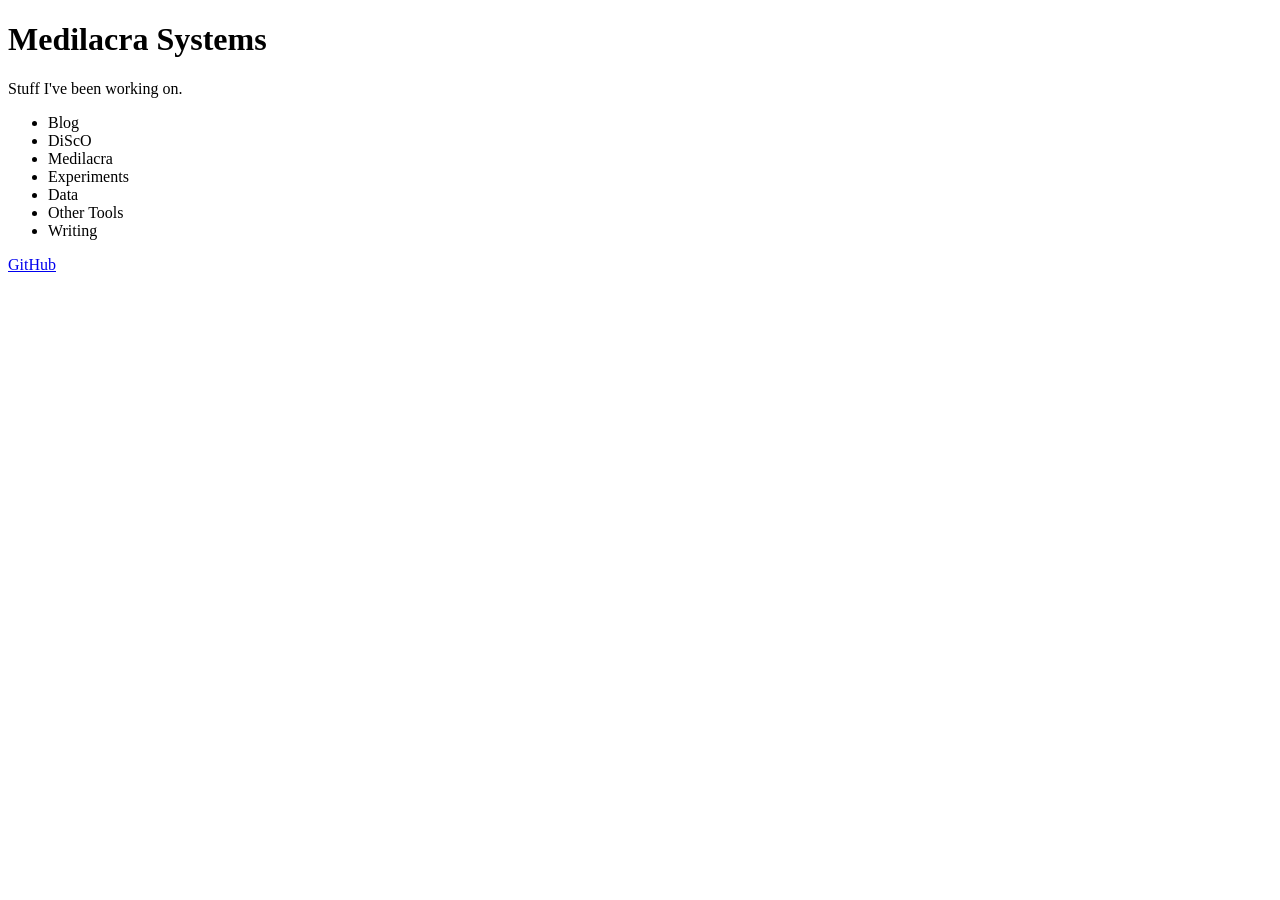
==== index.html @ 9cf4d1c2 "Initial website scaffolding" ====
<!DOCTYPE html>
<html lang="en">
<head>
    <meta charset="UTF-8">
    <meta name="viewport" content="width=device-width, initial-scale=1">
    <title>Medilacra Systems</title>
</head>
<body>
    <h1>Medilacra Systems</h1>
    <p>Stuff I've been working on.</p>
    <ul>
        <li>Blog</li>
        <li>DiScO</li>
        <li>Medilacra</li>
        <li>Experiments</li>
        <li>Data</li>
        <li>Other Tools</li>
        <li>Writing</li>
    </ul>
    <a href="https://github.com/natosit-dev">GitHub</a>
</body>
</html>
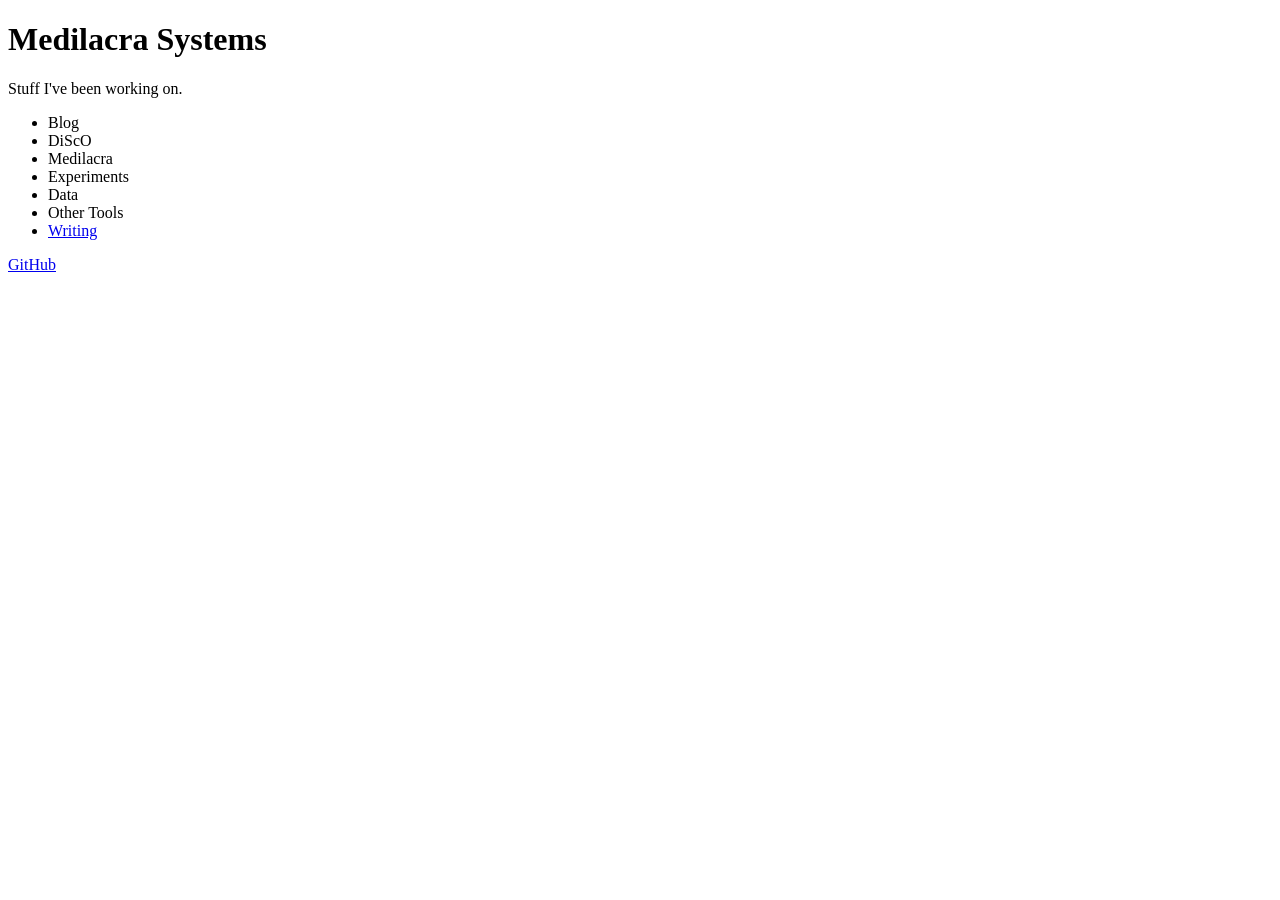
==== commit 6de4eb60: "Render first essay directly from GitHub" ====
--- a/index.html
+++ b/index.html
@@ -15,7 +15,7 @@
         <li>Experiments</li>
         <li>Data</li>
         <li>Other Tools</li>
-        <li>Writing</li>
+        <li><a href="writing/">Writing</a></li>
     </ul>
     <a href="https://github.com/natosit-dev">GitHub</a>
 </body>
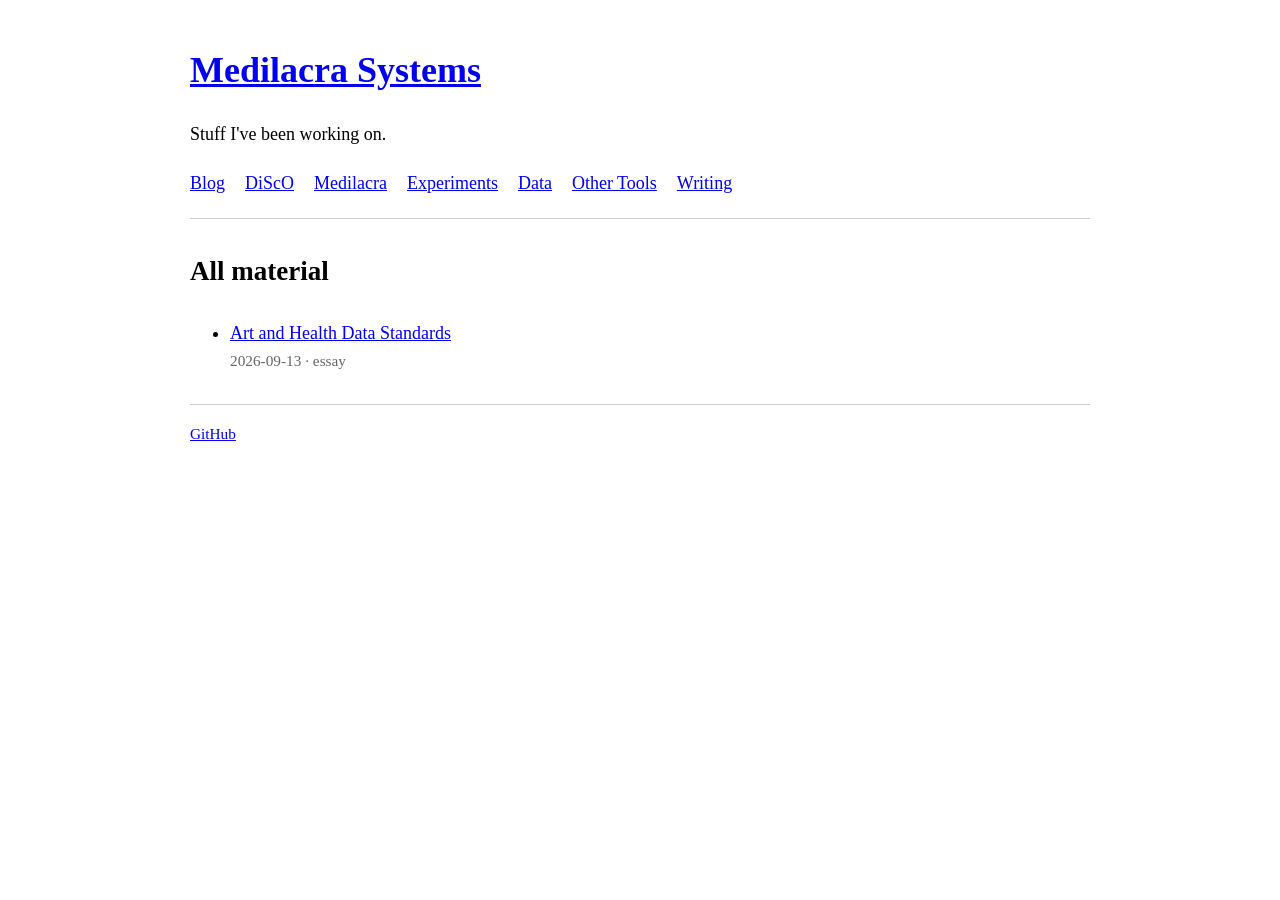
==== commit a37d591b: "Add shared document viewer and content catalog" ====
--- a/index.html
+++ b/index.html
@@ -4,19 +4,88 @@
     <meta charset="UTF-8">
     <meta name="viewport" content="width=device-width, initial-scale=1">
     <title>Medilacra Systems</title>
+
+    <style>
+        body {
+            max-width: 900px;
+            margin: 40px auto;
+            padding: 0 20px;
+            font-family: Georgia, serif;
+            font-size: 18px;
+            line-height: 1.7;
+        }
+
+        header {
+            border-bottom: 1px solid #ccc;
+            padding-bottom: 20px;
+        }
+
+        header h1 {
+            margin-bottom: 5px;
+        }
+
+        nav {
+            display: flex;
+            flex-wrap: wrap;
+            gap: 8px 20px;
+        }
+
+        main {
+            margin: 30px 0;
+        }
+
+        article {
+            max-width: 760px;
+            overflow-wrap: anywhere;
+            overflow-x: auto;
+        }
+
+        img {
+            max-width: 100%;
+            height: auto;
+        }
+
+        pre {
+            background: #f4f4f4;
+            padding: 16px;
+            overflow-x: auto;
+        }
+
+        table {
+            border-collapse: collapse;
+            max-width: 100%;
+        }
+
+        th, td {
+            border: 1px solid #ccc;
+            padding: 8px;
+        }
+
+        .metadata {
+            color: #666;
+            font-size: 0.85em;
+        }
+
+        footer {
+            border-top: 1px solid #ccc;
+            padding-top: 16px;
+            font-size: 0.85em;
+        }
+    </style>
 </head>
 <body>
-    <h1>Medilacra Systems</h1>
-    <p>Stuff I've been working on.</p>
-    <ul>
-        <li>Blog</li>
-        <li>DiScO</li>
-        <li>Medilacra</li>
-        <li>Experiments</li>
-        <li>Data</li>
-        <li>Other Tools</li>
-        <li><a href="writing/">Writing</a></li>
-    </ul>
-    <a href="https://github.com/natosit-dev">GitHub</a>
+    <header>
+        <h1><a href="./">Medilacra Systems</a></h1>
+        <p>Stuff I've been working on.</p>
+        <nav id="navigation"></nav>
+    </header>
+
+    <main id="content">Loading catalog...</main>
+
+    <footer>
+        <a href="https://github.com/natosit-dev">GitHub</a>
+    </footer>
+
+    <script type="module" src="app.js"></script>
 </body>
 </html>
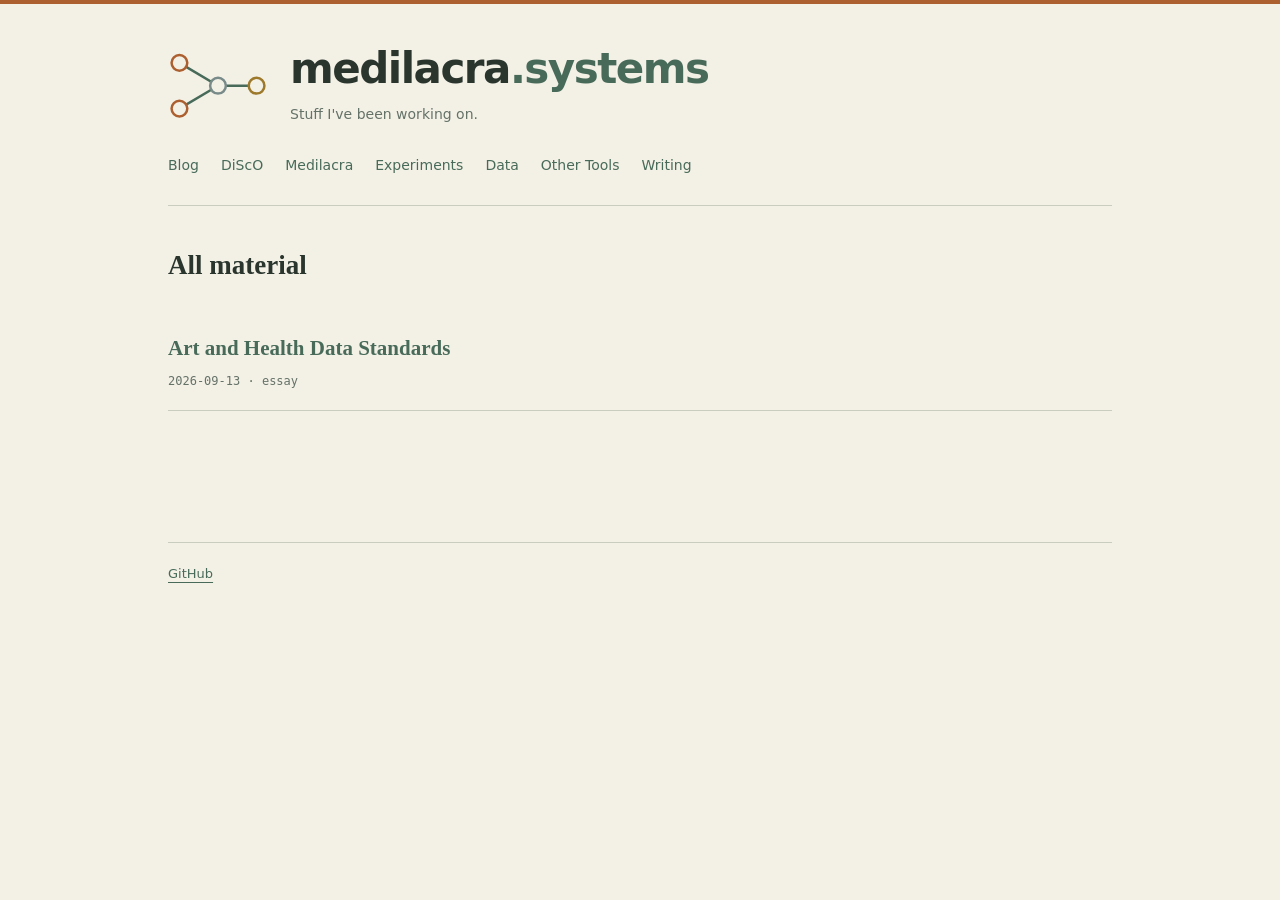
==== commit e7a67fe4: "Establish medallion visual identity" ====
--- a/index.html
+++ b/index.html
@@ -5,78 +5,27 @@
     <meta name="viewport" content="width=device-width, initial-scale=1">
     <title>Medilacra Systems</title>
 
-    <style>
-        body {
-            max-width: 900px;
-            margin: 40px auto;
-            padding: 0 20px;
-            font-family: Georgia, serif;
-            font-size: 18px;
-            line-height: 1.7;
-        }
-
-        header {
-            border-bottom: 1px solid #ccc;
-            padding-bottom: 20px;
-        }
-
-        header h1 {
-            margin-bottom: 5px;
-        }
-
-        nav {
-            display: flex;
-            flex-wrap: wrap;
-            gap: 8px 20px;
-        }
-
-        main {
-            margin: 30px 0;
-        }
-
-        article {
-            max-width: 760px;
-            overflow-wrap: anywhere;
-            overflow-x: auto;
-        }
-
-        img {
-            max-width: 100%;
-            height: auto;
-        }
-
-        pre {
-            background: #f4f4f4;
-            padding: 16px;
-            overflow-x: auto;
-        }
-
-        table {
-            border-collapse: collapse;
-            max-width: 100%;
-        }
-
-        th, td {
-            border: 1px solid #ccc;
-            padding: 8px;
-        }
-
-        .metadata {
-            color: #666;
-            font-size: 0.85em;
-        }
-
-        footer {
-            border-top: 1px solid #ccc;
-            padding-top: 16px;
-            font-size: 0.85em;
-        }
-    </style>
+    <link rel="stylesheet" href="style.css">
 </head>
 <body>
     <header>
-        <h1><a href="./">Medilacra Systems</a></h1>
-        <p>Stuff I've been working on.</p>
+        <div class="brand">
+            <a href="./" class="brand-mark" aria-label="Home">
+                <svg class="site-mark" viewBox="0 0 140 100" aria-hidden="true">
+                    <g class="traces">
+                        <path d="M16 18 L70 50 L124 50 M16 82 L70 50"/>
+                    </g>
+                    <circle cx="16" cy="18" r="11" class="bronze"/>
+                    <circle cx="16" cy="82" r="11" class="bronze"/>
+                    <circle cx="70" cy="50" r="11" class="silver"/>
+                    <circle cx="124" cy="50" r="11" class="gold"/>
+                </svg>
+            </a>
+            <div>
+                <h1><a href="./">medilacra<span>.systems</span></a></h1>
+                <p>Stuff I've been working on.</p>
+            </div>
+        </div>
         <nav id="navigation"></nav>
     </header>
 
--- a/style.css
+++ b/style.css
@@ -0,0 +1,217 @@
+:root {
+    color-scheme: light dark;
+    --bg: #f3f0e6;
+    --surface: #e9e6da;
+    --text: #29352d;
+    --muted: #657268;
+    --green: #486b59;
+    --ember: #ad602f;
+    --border: #c8cdbf;
+    --bronze: #ad602f;
+    --silver: #788b89;
+    --gold: #9d792b;
+    --sans: system-ui, sans-serif;
+    --serif: Georgia, "Times New Roman", serif;
+    --mono: "Cascadia Code", Consolas, monospace;
+}
+
+@media (prefers-color-scheme: dark) {
+    :root {
+        --bg: #161c18;
+        --surface: #202a23;
+        --text: #e0e5dc;
+        --muted: #a0afa2;
+        --green: #9fbea6;
+        --ember: #c98150;
+        --border: #38473d;
+        --bronze: #c98150;
+        --silver: #b1bfbc;
+        --gold: #d9bc70;
+    }
+}
+
+* { box-sizing: border-box; }
+
+html {
+    background: var(--bg);
+    color: var(--text);
+    border-top: 4px solid var(--ember);
+}
+
+body {
+    max-width: 1000px;
+    margin: 0 auto;
+    padding: 40px 28px;
+    font-family: var(--serif);
+    font-size: 18px;
+    line-height: 1.75;
+}
+
+a {
+    color: var(--green);
+    text-underline-offset: 4px;
+    text-decoration-thickness: 1px;
+}
+
+a:hover { color: var(--ember); }
+a:focus-visible { outline: 2px solid var(--ember); outline-offset: 4px; }
+
+/* Brand */
+header {
+    border-bottom: 1px solid var(--border);
+    padding-bottom: 24px;
+}
+
+.brand {
+    display: flex;
+    align-items: center;
+    gap: 22px;
+    margin-bottom: 26px;
+}
+
+.brand-mark { display: block; flex-shrink: 0; }
+.brand > div { min-width: 0; }
+
+.site-mark {
+    display: block;
+    width: 100px;
+    height: auto;
+    overflow: visible;
+}
+
+.site-mark .traces {
+    fill: none;
+    stroke: var(--green);
+    stroke-width: 3.5;
+    stroke-linecap: round;
+}
+
+.site-mark circle { fill: var(--bg); stroke-width: 3.5; }
+.site-mark .bronze { stroke: var(--bronze); }
+.site-mark .silver { stroke: var(--silver); }
+.site-mark .gold { stroke: var(--gold); }
+
+header h1 {
+    margin: 0;
+    font-family: var(--sans);
+    font-size: clamp(25px, 5vw, 42px);
+    font-weight: 650;
+    line-height: 1.2;
+    letter-spacing: -1.5px;
+    overflow-wrap: anywhere;
+}
+
+header h1 a { color: var(--text); text-decoration: none; }
+header h1 span { color: var(--green); }
+
+header p {
+    margin: 8px 0 0;
+    font-family: var(--sans);
+    font-size: 14px;
+    color: var(--muted);
+}
+
+/* Navigation */
+nav {
+    display: flex;
+    flex-wrap: wrap;
+    gap: 10px 22px;
+    font-family: var(--sans);
+    font-size: 14px;
+    font-weight: 500;
+}
+
+nav a {
+    text-decoration: none;
+    padding-bottom: 3px;
+    border-bottom: 1px solid transparent;
+}
+
+nav a:hover { border-bottom-color: var(--ember); }
+
+/* Documents */
+main { margin: 36px 0 60px; min-height: 240px; }
+article { max-width: 760px; overflow-wrap: anywhere; overflow-x: auto; }
+
+article h1 {
+    font-size: clamp(30px, 5vw, 44px);
+    line-height: 1.18;
+    letter-spacing: -0.8px;
+    margin: 0 0 28px;
+}
+
+article h2, article h3 {
+    color: var(--green);
+    line-height: 1.35;
+    margin-top: 1.8em;
+}
+
+article p { margin: 0 0 1.4em; }
+img { max-width: 100%; height: auto; }
+
+code {
+    font-family: var(--mono);
+    font-size: 0.85em;
+    background: var(--surface);
+    padding: 2px 5px;
+    border-radius: 3px;
+}
+
+pre {
+    background: var(--surface);
+    border: 1px solid var(--border);
+    border-left: 3px solid var(--ember);
+    padding: 20px;
+    overflow-x: auto;
+    line-height: 1.6;
+}
+
+pre code { padding: 0; }
+
+blockquote {
+    margin: 1.5em 0;
+    padding: 4px 20px;
+    border-left: 3px solid var(--green);
+    color: var(--muted);
+}
+
+table {
+    border-collapse: collapse;
+    width: 100%;
+    font-family: var(--sans);
+    font-size: 14px;
+}
+
+th, td { border: 1px solid var(--border); padding: 10px; text-align: left; }
+th { background: var(--surface); }
+
+/* Catalog */
+main > ul { list-style: none; padding: 0; }
+main > ul > li { padding: 18px 0; border-bottom: 1px solid var(--border); }
+main > ul > li > a { font-size: 21px; font-weight: bold; text-decoration: none; }
+
+.metadata {
+    color: var(--muted);
+    font-family: var(--mono);
+    font-size: 12px;
+    margin-top: 4px;
+}
+
+/* Footer */
+hr { border: 0; border-top: 1px solid var(--border); margin: 32px 0; }
+footer {
+    border-top: 1px solid var(--border);
+    padding-top: 20px;
+    font-family: var(--sans);
+    font-size: 13px;
+    color: var(--muted);
+}
+
+/* Mobile */
+@media (max-width: 600px) {
+    body { padding: 24px 20px; font-size: 17px; }
+    .brand { gap: 12px; }
+    .site-mark { width: 64px; }
+    header h1 { letter-spacing: -0.8px; }
+    nav { gap: 10px 16px; }
+}
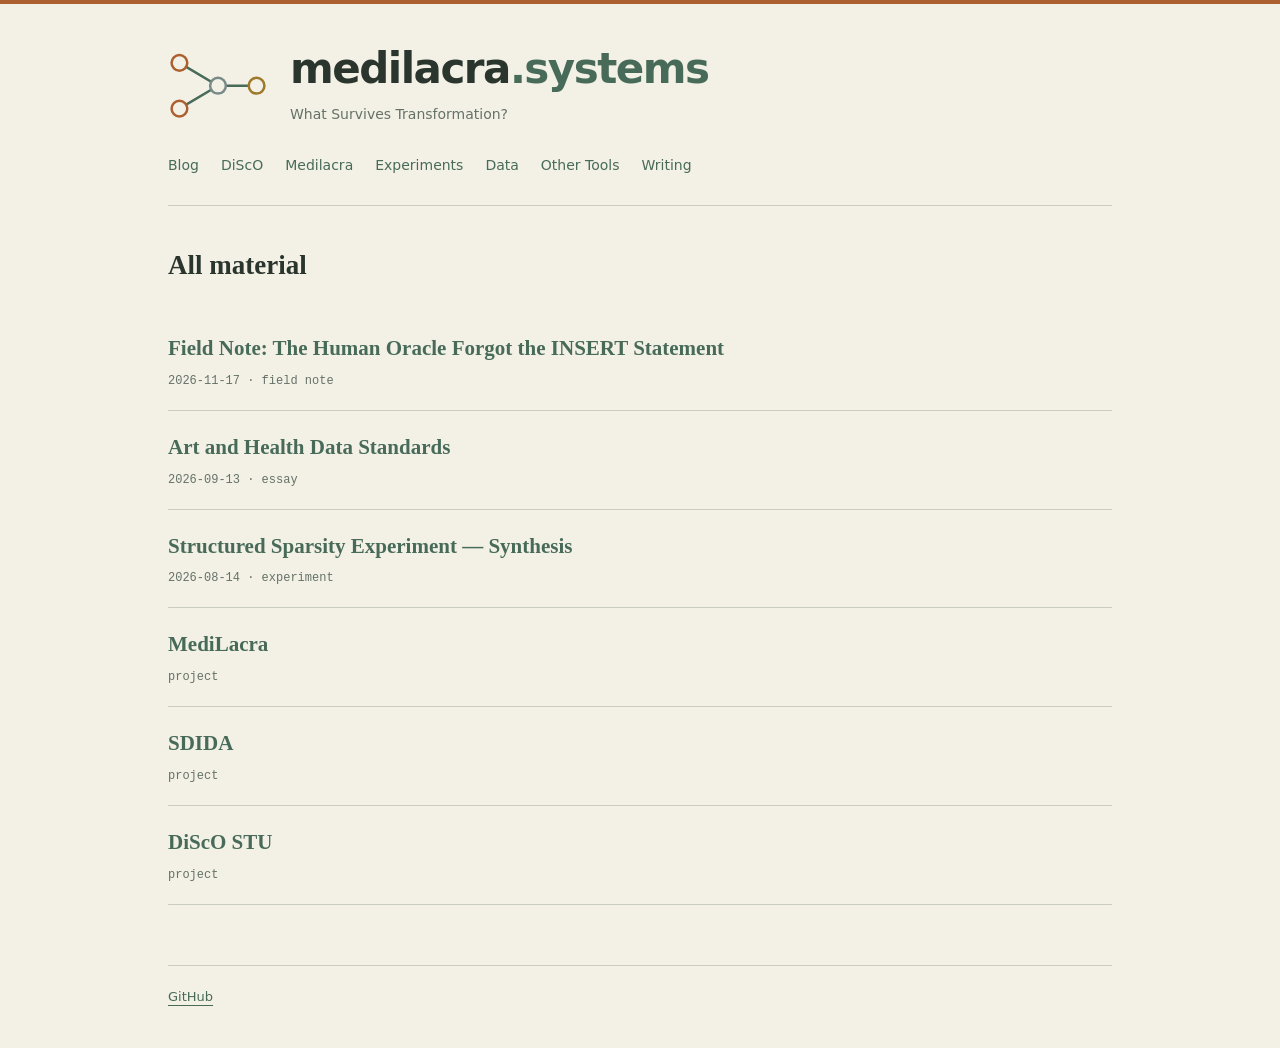
==== commit 96720658: "Update site tagline to What Survives Transformation?" ====
--- a/index.html
+++ b/index.html
@@ -23,7 +23,7 @@
             </a>
             <div>
                 <h1><a href="./">medilacra<span>.systems</span></a></h1>
-                <p>Stuff I've been working on.</p>
+                <p>What Survives Transformation?</p>
             </div>
         </div>
         <nav id="navigation"></nav>
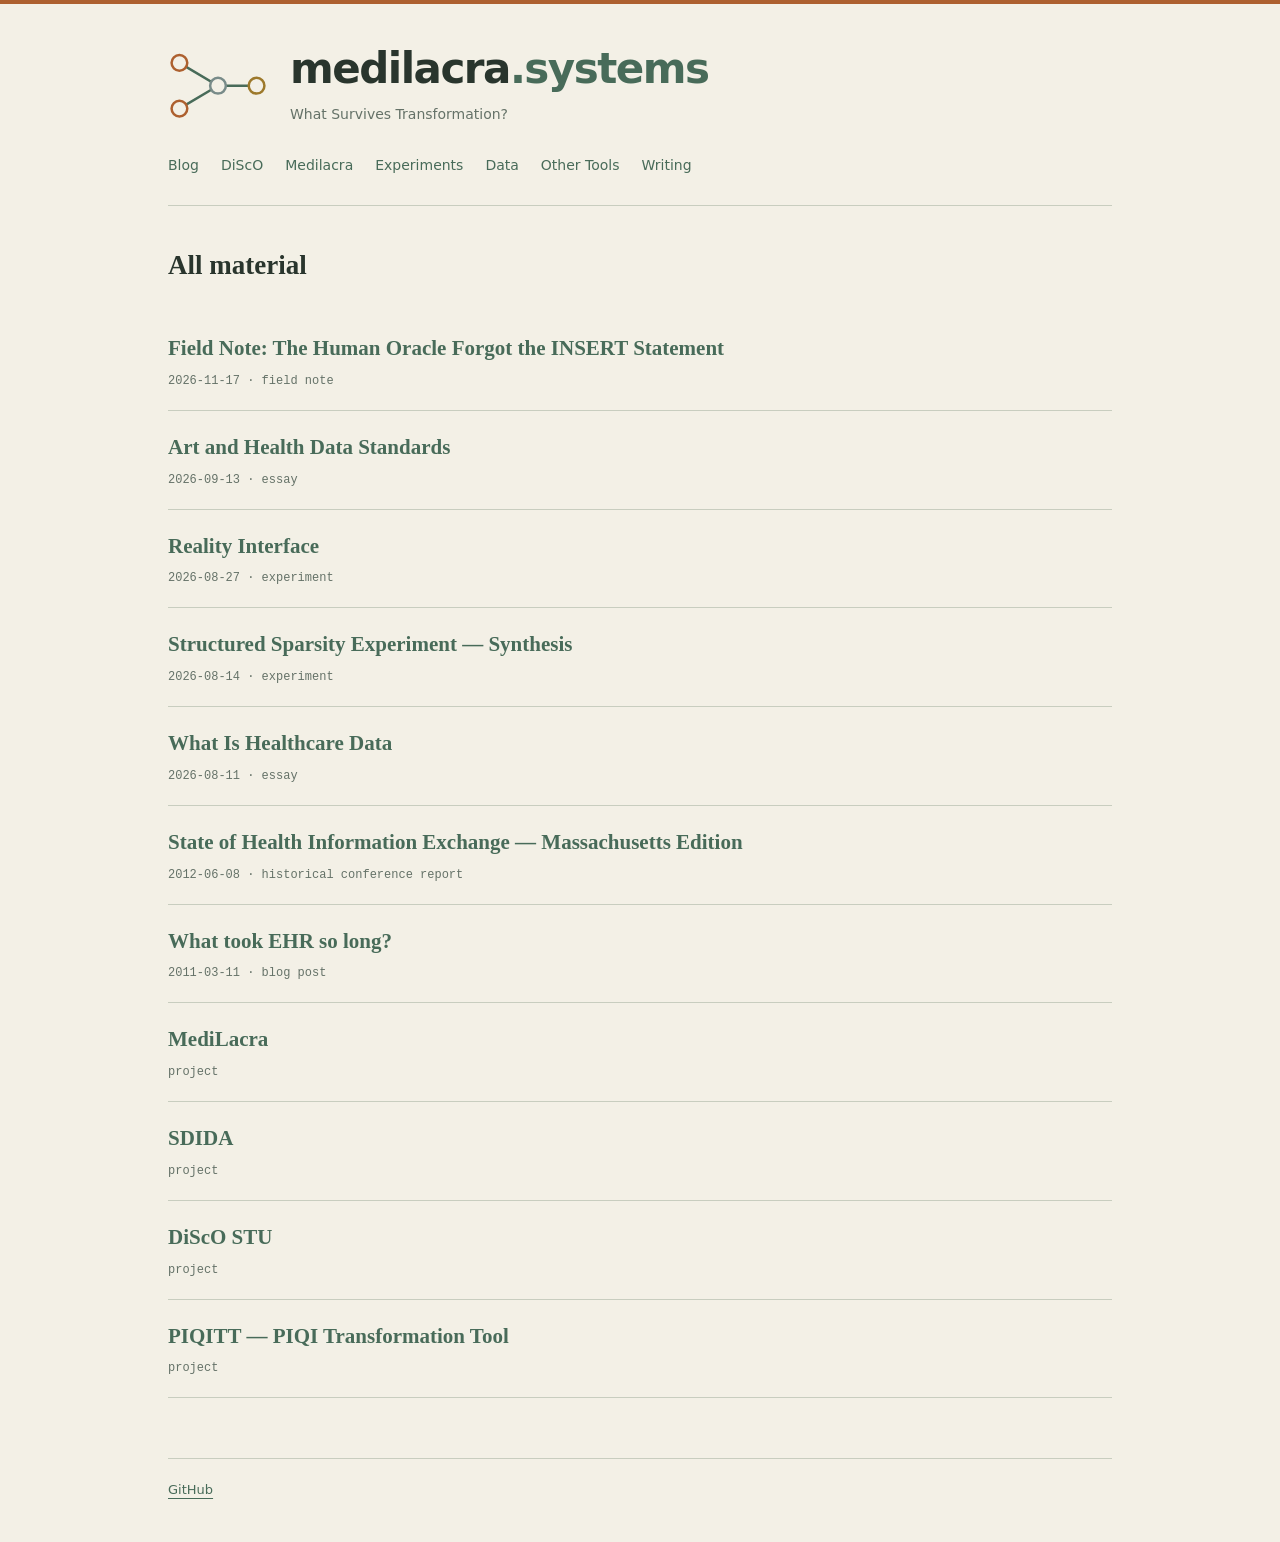
==== commit 3208f7db: "Add branded social sharing preview and Open Graph metadata" ====
--- a/index.html
+++ b/index.html
@@ -4,6 +4,17 @@
     <meta charset="UTF-8">
     <meta name="viewport" content="width=device-width, initial-scale=1">
     <title>Medilacra Systems</title>
+
+    <meta property="og:title" content="Medilacra Systems">
+    <meta property="og:description" content="What Survives Transformation?">
+    <meta property="og:type" content="website">
+    <meta property="og:url" content="https://medilacra.systems/">
+    <meta property="og:image" content="https://medilacra.systems/social-preview.png">
+    <meta property="og:image:type" content="image/png">
+    <meta property="og:image:width" content="1200">
+    <meta property="og:image:height" content="630">
+    <meta property="og:image:alt" content="Medilacra Systems. What Survives Transformation?">
+    <meta name="twitter:card" content="summary_large_image">
 
     <link rel="stylesheet" href="style.css">
 </head>
